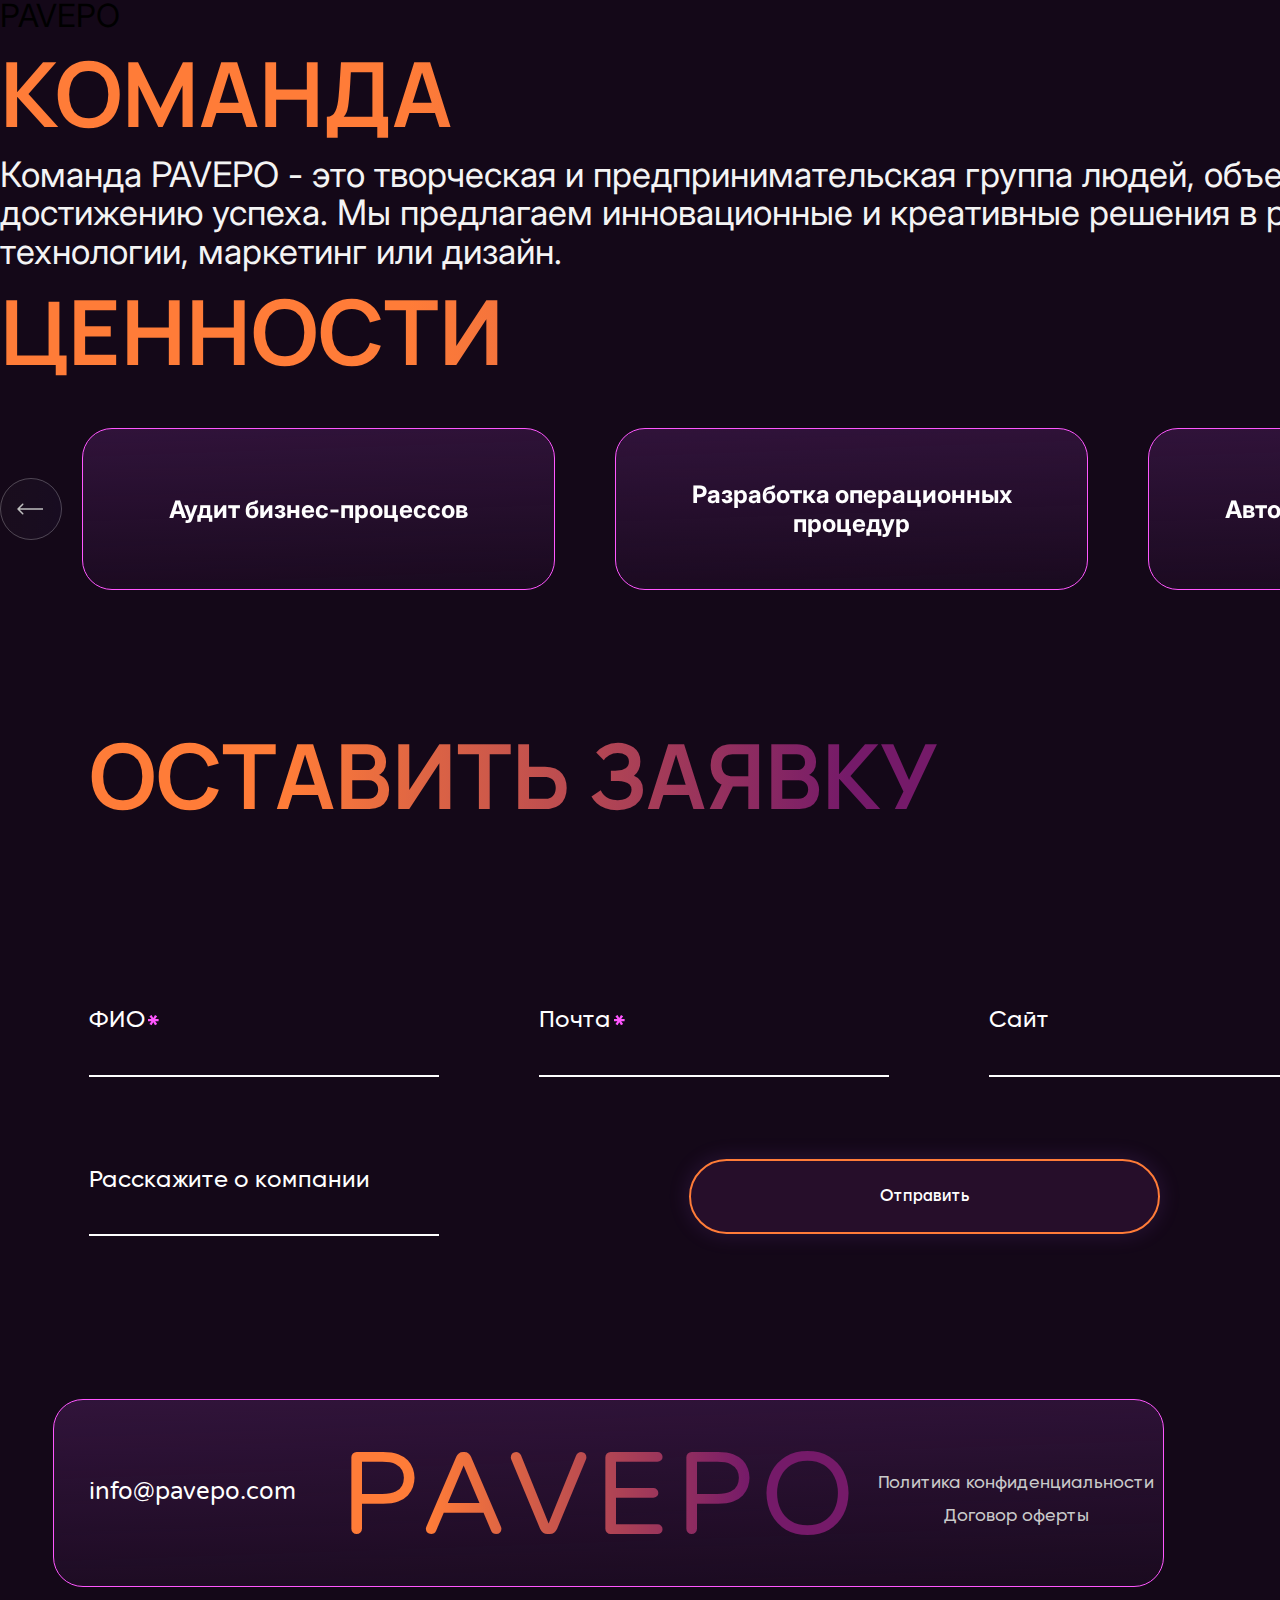
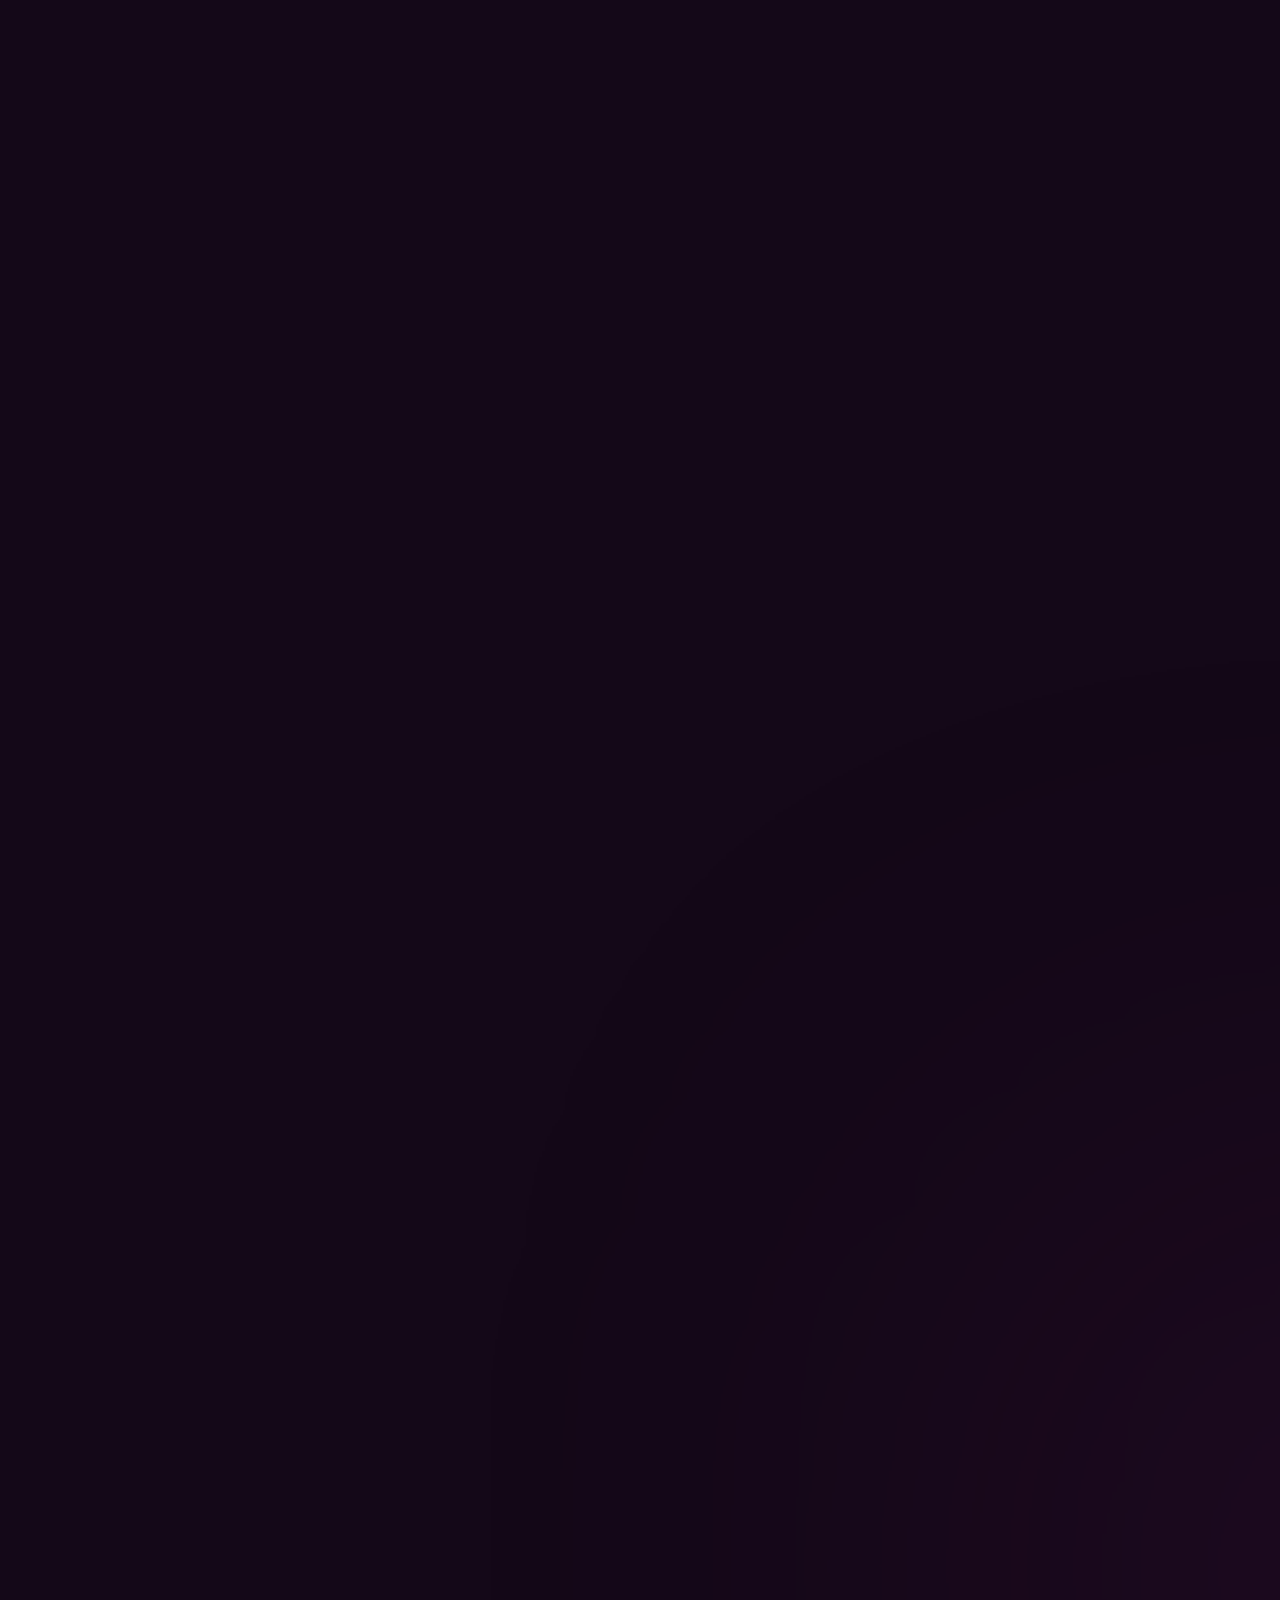
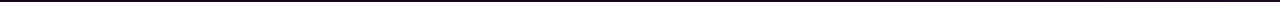
==== index2.html @ 3a02359e "two slide" ====
<!DOCTYPE html>
<html lang="ru">
<head>
    <meta charset="UTF-8">
    <meta name="viewport" content="width=device-width, initial-scale=1.0">
    <title>PAVEPO</title>

    <link rel="stylesheet"
    href="https://cdn.jsdelivr.net/npm/swiper@10/swiper-bundle.min.css"/>

    <!-- Шрифты -->
    
    <link rel="preconnect" href="https://fonts.googleapis.com">
    <link rel="preconnect" href="https://fonts.gstatic.com" crossorigin>
    <link href="https://fonts.googleapis.com/css2?family=Inter:wght@400;700&family=Manrope:wght@700&family=Varela+Round&family=Varta:wght@700&display=swap" rel="stylesheet">
    <link rel="stylesheet" href="/css/stylsheet.css">

    <link rel="stylesheet" href="/css/reset.css">
    <link rel="stylesheet" href="/css/normolize.css">
    <link rel="stylesheet" href="/css/style.css">
    <link rel="stylesheet" href="/css/main.css">
    
    <script src="https://cdn.jsdelivr.net/npm/swiper@10/swiper-bundle.min.js"></script>
    <script defer src="/js/swiper.js"></script>
</head>
<body>
    <header class="header">
        <h1 class="head-logo">PAVEPO</h1>
    </header>
    <main class="container">
    <div class="team">
        <h2 class="title team-title">КОМАНДА</h2>
        <p class="txt ta-left">
            Команда PAVEPO - это творческая и предпринимательская группа людей, объединенных общей целью и страстью к достижению успеха. Мы предлагаем инновационные и креативные решения в различных областях, будь то бизнес, технологии, маркетинг или дизайн.
        </p>
    </div>
    <div class="values">
        <h2 class="title team-title">ЦЕННОСТИ</h2>

        <div class="swiper">
            <!-- Additional required wrapper -->
            <div class="swiper-wrapper">
            <!-- Slides -->
            <div class="swiper-slide">Аудит бизнес-процессов</div>
            <div class="swiper-slide">Разработка операционных процедур</div>
            <div class="swiper-slide">Автоматизация процессов</div>
            <!-- <div class="swiper-slide">Автоматизация процессов</div> -->

            </div>
        
        
            <!-- If we need navigation buttons -->
            <div class="swiper-button-prev"></div>
            <div class="swiper-button-next"></div>s
        </div>
    </div>
    <div class="sending-form">
        <h2 class="title">ОСТАВИТЬ ЗАЯВКУ</h2>

        <form
        id="form"
        method="post"
        class="form" 
        action="">
            <div class="input-block">
                <label class="label" for="name">ФИО<span class="danger-txt"></span></label>
                <input
                    class="input-form _req"
                    type="text" 
                    name="name"
                    id="name"
                    data-validate-field="name">
            </div>

            <div class="input-block">
                <label class="label" for="email">Почта<span class="danger-txt"></span></label>
                <input 
                    class="input-form _req _email"
                    type="email"
                    name="email"
                    id="email"
                    data-validate-field="mail">
            </div>

            <div class="input-block">
                <label class="label" for="url">Cайт</label>
                <input 
                    class="input-form _req _email"
                    autocomplete="off"
                    type="url"
                    name="url"
                    id="url">
            </div>

            <div class="input-block">
                <label class="label" for="phone">Телефон</label>
                    <input                           
                    class="input-form"
                    autocomplete="off"
                    type="phone"                         
                    name="phone"
                    id="phone"                        
                    data-validate-field="tel"
                    data-validate-rules="phone">
            </div>

            <div class="input-block">
                <label class="label" for="description about you">Расскажите о компании</label>
                <input
                    class="input-form"
                    autocomplete="off"
                    type="text"
                    name="description-about-user"
                    id="desc-about-user">
            </div>
            <button class="btn large-btn" type="submit">Отправить</button>
        </form>
    </div>
    </main>
    <footer class="footer ">
        <div class="el-4 el" id="el4">
            <svg width="1810" height="1810" viewBox="0 0 1810 1810" fill="none" xmlns="http://www.w3.org/2000/svg">
                <g filter="url(#filter0_f_5_5)">
                <circle cx="905" cy="905" r="205" fill="#751A69" fill-opacity="0.5"/>
                </g>
                <defs>
                <filter id="filter0_f_5_5" x="0" y="0" width="1810" height="1810" filterUnits="userSpaceOnUse" color-interpolation-filters="sRGB">
                <feFlood flood-opacity="0" result="BackgroundImageFix"/>
                <feBlend mode="normal" in="SourceGraphic" in2="BackgroundImageFix" result="shape"/>
                <feGaussianBlur stdDeviation="350" result="effect1_foregroundBlur_5_5"/>
                </filter>
                </defs>
                </svg>                
        </div>
        <a href="info@pavepo.com" class="mail-footer">info@pavepo.com</a>
        <h2 class="footer-title">PAVEPO</h2>
        <div class="copyright">
            <a href="">Политика конфиденциальности</a>
            <a href="">Договор оферты</a>
        </div>
    </footer>
</body>
</html>
---- css/stylsheet.css ----
@font-face {
	font-family: 'TT Firs Neue';
	src: url('TTFirsNeue-Regular.woff'),
		url('TTFirsNeue-Regular.woff') format('woff'),
		url('TTFirsNeue-Regular.woff2') format('woff2');
		src: url("../fonts/TTFirsNeue-Regular.woff") format("woff"), 
        url("../fonts/TTFirsNeue-Regular.woff2") format("woff2");
	font-weight: 400;
	font-style: normal;
}
@font-face {
	font-family: 'TT Firs Neue';
	src: url('TTFirsNeue-Medium.woff'),
		url('TTFirsNeue-Medium.woff') format('woff'),
		url('TTFirsNeue-Medium.woff2') format('woff2');
		src: url("../fonts/TTFirsNeue-Medium.woff") format("woff"), 
        url("../fonts/TTFirsNeue-Medium.woff2") format("woff2");
	font-weight: 500;
	font-style: normal;
}

@font-face {
	font-family: 'Gilroy';
	src: url('Gilroy-Medium.woff'),
		url('Gilroy-Medium.woff') format('woff'),
		url('Gilroy-Medium.woff2') format('woff2');
		src: url("../fonts/Gilroy-Medium.woff") format("woff"), 
        url("../fonts/Gilroy-Medium.woff2") format("woff2");
	font-weight: 500;
	font-style: normal;
}
@font-face {
	font-family: 'Varta';
	src: url('Varta-Bold.woff'),
		url('Varta-Bold.woff') format('woff'),
		url('Varta-Bold.woff2') format('woff2');
		src: url("../fonts/Varta-Bold.woff") format("woff"), 
        url("../fonts/Varta-Bold.woff2") format("woff2");
	font-weight: 700;
	font-style: normal;
}
---- css/normolize.css ----
/*! normalize.css v8.0.1 | MIT License | github.com/necolas/normalize.css */

/* Document
   ========================================================================== */

/**
 * 1. Correct the line height in all browsers.
 * 2. Prevent adjustments of font size after orientation changes in iOS.
 */

 html {
    line-height: 1.15; /* 1 */
    -webkit-text-size-adjust: 100%; /* 2 */
  }
  
  /* Sections
     ========================================================================== */
  
  /**
   * Remove the margin in all browsers.
   */
  
  body {
    margin: 0;
  }
  
  /**
   * Render the `main` element consistently in IE.
   */
  
  main {
    display: block;
  }
  
  /**
   * Correct the font size and margin on `h1` elements within `section` and
   * `article` contexts in Chrome, Firefox, and Safari.
   */
  
  h1 {
    font-size: 2em;
    margin: 0.67em 0;
  }
  
  /* Grouping content
     ========================================================================== */
  
  /**
   * 1. Add the correct box sizing in Firefox.
   * 2. Show the overflow in Edge and IE.
   */
  
  hr {
    box-sizing: content-box; /* 1 */
    height: 0; /* 1 */
    overflow: visible; /* 2 */
  }
  
  /**
   * 1. Correct the inheritance and scaling of font size in all browsers.
   * 2. Correct the odd `em` font sizing in all browsers.
   */
  
  pre {
    font-family: monospace, monospace; /* 1 */
    font-size: 1em; /* 2 */
  }
  
  /* Text-level semantics
     ========================================================================== */
  
  /**
   * Remove the gray background on active links in IE 10.
   */
  
  a {
    background-color: transparent;
  }
  
  /**
   * 1. Remove the bottom border in Chrome 57-
   * 2. Add the correct text decoration in Chrome, Edge, IE, Opera, and Safari.
   */
  
  abbr[title] {
    border-bottom: none; /* 1 */
    text-decoration: underline; /* 2 */
    text-decoration: underline dotted; /* 2 */
  }
  
  /**
   * Add the correct font weight in Chrome, Edge, and Safari.
   */
  
  b,
  strong {
    font-weight: bolder;
  }
  
  /**
   * 1. Correct the inheritance and scaling of font size in all browsers.
   * 2. Correct the odd `em` font sizing in all browsers.
   */
  
  code,
  kbd,
  samp {
    font-family: monospace, monospace; /* 1 */
    font-size: 1em; /* 2 */
  }
  
  /**
   * Add the correct font size in all browsers.
   */
  
  small {
    font-size: 80%;
  }
  
  /**
   * Prevent `sub` and `sup` elements from affecting the line height in
   * all browsers.
   */
  
  sub,
  sup {
    font-size: 75%;
    line-height: 0;
    position: relative;
    vertical-align: baseline;
  }
  
  sub {
    bottom: -0.25em;
  }
  
  sup {
    top: -0.5em;
  }
  
  /* Embedded content
     ========================================================================== */
  
  /**
   * Remove the border on images inside links in IE 10.
   */
  
  img {
    border-style: none;
  }
  
  /* Forms
     ========================================================================== */
  
  /**
   * 1. Change the font styles in all browsers.
   * 2. Remove the margin in Firefox and Safari.
   */
  
  button,
  input,
  optgroup,
  select,
  textarea {
    font-family: inherit; /* 1 */
    font-size: 100%; /* 1 */
    line-height: 1.15; /* 1 */
    margin: 0; /* 2 */
  }
  
  /**
   * Show the overflow in IE.
   * 1. Show the overflow in Edge.
   */
  
  button,
  input { /* 1 */
    overflow: visible;
  }
  
  /**
   * Remove the inheritance of text transform in Edge, Firefox, and IE.
   * 1. Remove the inheritance of text transform in Firefox.
   */
  
  button,
  select { /* 1 */
    text-transform: none;
  }
  
  /**
   * Correct the inability to style clickable types in iOS and Safari.
   */
  
  button,
  [type="button"],
  [type="reset"],
  [type="submit"] {
    -webkit-appearance: button;
  }
  
  /**
   * Remove the inner border and padding in Firefox.
   */
  
  button::-moz-focus-inner,
  [type="button"]::-moz-focus-inner,
  [type="reset"]::-moz-focus-inner,
  [type="submit"]::-moz-focus-inner {
    border-style: none;
    padding: 0;
  }
  
  /**
   * Restore the focus styles unset by the previous rule.
   */
  
  button:-moz-focusring,
  [type="button"]:-moz-focusring,
  [type="reset"]:-moz-focusring,
  [type="submit"]:-moz-focusring {
    outline: 1px dotted ButtonText;
  }
  
  /**
   * Correct the padding in Firefox.
   */
  
  fieldset {
    padding: 0.35em 0.75em 0.625em;
  }
  
  /**
   * 1. Correct the text wrapping in Edge and IE.
   * 2. Correct the color inheritance from `fieldset` elements in IE.
   * 3. Remove the padding so developers are not caught out when they zero out
   *    `fieldset` elements in all browsers.
   */
  
  legend {
    box-sizing: border-box; /* 1 */
    color: inherit; /* 2 */
    display: table; /* 1 */
    max-width: 100%; /* 1 */
    padding: 0; /* 3 */
    white-space: normal; /* 1 */
  }
  
  /**
   * Add the correct vertical alignment in Chrome, Firefox, and Opera.
   */
  
  progress {
    vertical-align: baseline;
  }
  
  /**
   * Remove the default vertical scrollbar in IE 10+.
   */
  
  textarea {
    overflow: auto;
  }
  
  /**
   * 1. Add the correct box sizing in IE 10.
   * 2. Remove the padding in IE 10.
   */
  
  [type="checkbox"],
  [type="radio"] {
    box-sizing: border-box; /* 1 */
    padding: 0; /* 2 */
  }
  
  /**
   * Correct the cursor style of increment and decrement buttons in Chrome.
   */
  
  [type="number"]::-webkit-inner-spin-button,
  [type="number"]::-webkit-outer-spin-button {
    height: auto;
  }
  
  /**
   * 1. Correct the odd appearance in Chrome and Safari.
   * 2. Correct the outline style in Safari.
   */
  
  [type="search"] {
    -webkit-appearance: textfield; /* 1 */
    outline-offset: -2px; /* 2 */
  }
  
  /**
   * Remove the inner padding in Chrome and Safari on macOS.
   */
  
  [type="search"]::-webkit-search-decoration {
    -webkit-appearance: none;
  }
  
  /**
   * 1. Correct the inability to style clickable types in iOS and Safari.
   * 2. Change font properties to `inherit` in Safari.
   */
  
  ::-webkit-file-upload-button {
    -webkit-appearance: button; /* 1 */
    font: inherit; /* 2 */
  }
  
  /* Interactive
     ========================================================================== */
  
  /*
   * Add the correct display in Edge, IE 10+, and Firefox.
   */
  
  details {
    display: block;
  }
  
  /*
   * Add the correct display in all browsers.
   */
  
  summary {
    display: list-item;
  }
  
  /* Misc
     ========================================================================== */
  
  /**
   * Add the correct display in IE 10+.
   */
  
  template {
    display: none;
  }
  
  /**
   * Add the correct display in IE 10.
   */
  
  [hidden] {
    display: none;
  }
---- css/style.css ----
:root{
    /* --background-color: rgba(10, 9, 11, 0.49); */
    --background-color: #140818;
    --white:#fff;
    --white-txt: #F4F4F4;
    /* --oarange:#FF7C38; */
    --stroke_color:rgba(255, 124, 56, 1);
    --light-purple:#FF57FF;
    --purple:#751A69;
    --text-gradient-h1: linear-gradient(91deg, #FF7C38 21.27%, #751A69 79.5%);
    --text-gradient-p: linear-gradient(270deg, #751A69 14.48%, #FF7C38 92.99%);
    --text-gradient-h2:var(--text-gradient-h1, linear-gradient(92deg, #FF7C38 0.66%, #562267 99.13%));
    --background-btn:rgba(255, 87, 255, 0.08);
    --box-shadow-btn: rgba(176, 102, 255, 0.15);
    /* --block-color: linear-gradient(rgba(86, 34, 103, 1), rgba(20, 8, 24, 0)); */
    --swiper-slide: linear-gradient(178deg, #562267 -165.61%, rgba(20, 8, 24, 0.00) 126.22%);
    --copyright:#C9C9C9;
    --footer-h2:linear-gradient(91deg, #FF7C38 21.27%, #751A69 79.5%);
}
body {
    font-family: 'Inter', sans-serif;
    background-color: var(--background-color);
}
h1{
    margin: 0;
}
input {
    color:var(--white);
    text-shadow: 0 0 0 var(--white);
    outline:none;
}
button{
    background: none;
	color: inherit;
	border: none;
	padding: 0;
	font: inherit;
	cursor: pointer;
	outline: inherit;
}
a {
    color: inherit;
    text-decoration: none;
}
.container{
    width: 1920px;
}
.ta-left{
    text-align: left;
}
.ta-right{
    text-align: right;
}
.btn{
    border-radius: 52px;
    border: 2px solid var(--stroke_color, --oarange);
    background: var(--background-btn);
    box-shadow: 0px 0px 22px 0px var(--box-shadow-btn);
    color: var(--white);
    font-family: 'TT Firs Neue', sans-serif;
    font-size: 16.286px;
    font-style: normal;
    font-weight: 500;
    line-height: normal;
}
/* HERO */

.hero-text{
    display: flex;
    flex-direction: column;
}
.hero-title{
    margin-left: -49px;
    margin-top: 180px;
    text-align: center;
    text-transform: uppercase;
    font-family: 'Varela Round', sans-serif;
    font-size: 347px;
    font-style: normal;
    font-weight: 400;
    line-height: 119.615%; /* 415.066px */
    letter-spacing: 46.845px;
    color: var(--oarange);
    background: var(--text-gradient-h1);
    background-clip: text;
    -webkit-background-clip: text;
    -webkit-text-fill-color: transparent;
}
.hero-p{
    width: 797px;
    margin-top: -23px;
    margin-right: 148px;
    align-self: flex-end;
    text-align: right;
    font-size: 48px;
    font-style: normal;
    font-weight: 400;
    line-height: 110.5%; /* 53.04px */
    color: var(--oarange);
    background: var(--text-gradient-p);
    background-clip: text;
    -webkit-background-clip: text;
    -webkit-text-fill-color: transparent;
}
svg{
    fill:inherit;
    stroke:inherit;
    stroke-width:inherit;
}
.el{
    position: absolute;
    transition: all .8s ease;
}
.el-1{
    top: -775px;
    left: -920px;
}
.circle-1{
    fill:#FF7C38;
}
.el-1 :hover{
    fill:#562267;
}
/* .el-1{
    width: 600px;
    height: 600px;
    top: 0px;
  left: 0px;
} */
.el-2{
    top: -261px;
    left: -1203px;
} 
.el-3{
    top: -179px;
    right: 0px;
    width: 963px;
    overflow: hidden;
}
.el-4{
    width: 789px;
    height: 941px;
    top: 2261px;
    right: 0px;
    overflow: hidden;
}
.el-1:hover{
    fill:red;
}

/* purpose */

.purpose{
    padding-top: 300px;
    padding-left: 126px;
    padding-right: 153px;
    padding-bottom: 88px; 
    display: grid;
    background-image:url(/public/images/ellipse-backgraund.svg);
    background-repeat:no-repeat;
    background-position: 47% 63%;
}
.purpose .ta-left{
    width: 1197px;
    padding-top: 62px;
}
.purpose .ta-right{
    width: 1104px;
    padding-top: 143px;
    justify-self: end;
}
.txt{
    color: var(--white-txt);
    font-size: 35px;
    font-style: normal;
    font-weight: 400;
    line-height: 110.5%; /* 38.675px */
}
.btn-sm{
    padding: 17px 69px 17px 68px;
    margin-top: 149px;
    margin-right: -29px;
    justify-self: center;
}

/* services */

.services{
    padding-left: 111px;
}
.title{
    font-family: "Manrope", sans-serif;
    font-size: 90px;
    font-style: normal;
    font-weight: 700;
    line-height: 122.94px;
    text-transform: uppercase;
    color: var(--oarange);
    background: var(--text-gradient-h1);
    background-clip: text;
    -webkit-background-clip: text;
    -webkit-text-fill-color: transparent;
}
.services-title{
    width: 408px;
}
.swiper {
    width: 100%;
    height: 163px;
    padding-top: 35px;
}
.swiper-wrapper{
    padding-left: 82px;
}
.swiper-button-prev{
    margin-left: -10px;
    margin-top:calc(0px - (var(--swiper-navigation-size)/ 3)) !important;
    background-image: url(/public/images/prev.svg);
}
.swiper-button-prev:hover{
    background-image: url(/public/images/next.svg);
    transform: rotate(0.5turn);
}
.swiper-button-next{
    margin-right: 99px;
    margin-top:calc(0px - (var(--swiper-navigation-size)/ 3)) !important;
    background-image: url(/public/images/prev.svg);
    transform: rotate(0.5turn);
}
.swiper-button-next:hover{
    background-image: url(/public/images/next.svg);
    transform: rotate(0);
    
}
.swiper-button-next, .swiper-button-prev {
    position: absolute;
    top: var(--swiper-navigation-top-offset,50%);
    width: 62px;
    height: 62px;
    margin-top: calc(0px - (var(--swiper-navigation-size)/ 2));
    z-index: 10;
    cursor: pointer;
    display: flex;
    align-items: center;
    justify-content: center;
    color:transparent;
}
.swiper-slide{
    display: flex;
    width: 405px !important;
    height: 50px;
    padding: 55px 33px;
    margin-right: 60px !important;
    justify-content: center;
    align-items: center;
    flex-shrink: 0;
    border-radius: 30px;
    border: 1px solid var(--light-purple);
    background: var(--swiper-slide);
    color: #FFF;
    text-align: center;
    font-size: 24px;
    font-style: normal;
    font-weight: 700;
    line-height: normal;
}

/* sending-form */

.sending-form{
    padding-left: 89px;
    padding-top: 123px;
    padding-bottom: 163px;
}
.sending-form .title{
    width: 953px;
}
.label{
    color: var(--white);
    font-family: 'Gilroy', sans-serif;
    font-size: 24px;
    font-style: normal;
    font-weight: 500;
    line-height: normal;
}
.danger-txt{
    color: var(--light-purple);
}
.danger-txt::after{
    content: '';
    padding-right: 1rem;
    background-image:url(/public/images/asterisk.svg);
    background-repeat:no-repeat;
    background-position:center;
}
.link-contacts::after{
    content: '';
    /* margin-left: 0.5rem; */
    padding-right: 1rem;
    background-image:url(/public/images/chevron-right.svg);
    background-repeat:no-repeat;
}
.form{
    padding-top: 169px;
    display: flex;
    flex-wrap: wrap;
}
.input-block{
    padding-bottom: 89px;
    display: flex;
    flex-direction: column;
    padding-right: 100px;
}
.input-block:nth-child(5){
    padding-bottom: 0px;
}
.input-form{
    width: 346px;
    margin-top: 19px;
    background: transparent;
    border: none;
    border-bottom: 2px solid var(--white) ;
}
.large-btn{
    width: 470.876px;
    height: 75px;
    margin-top: 153px;
    margin-right: 120px;
    position: absolute;
    right: 0;
}
.footer{
    padding-bottom: 19px;
    margin-left: 53px;
    margin-right: 116px;
    margin-bottom: 53px;
    display: flex;
    align-items:center;
    justify-content: space-around;
    border-radius: 30px;
    border: 1px solid var(--light-purple);
    background: var(--swiper-slide);
}
.mail-footer{
    padding-left: 26px;
    padding-top: 15px;
    color: var(--white);
    font-family: 'Varela Round',sans-serif;
    font-size: 24px;
    font-style: normal;
    font-weight: 400;
    line-height: normal;
}
.footer-title{
    padding-left: 27px;
    padding-top: 28px;
    font-family: 'Varela Round',sans-serif;
    font-size: 117px;
    font-style: normal;
    font-weight: 400;
    line-height: 119.615%; /* 139.95px */
    letter-spacing: 5.85px;
    background: var(--footer-h2);
    background-clip: text;
    -webkit-background-clip: text;
    -webkit-text-fill-color: transparent;
}
.copyright{
    padding-top: 34px;
    display: flex;
    flex-direction: column;
    color: var(--copyright);
    text-align: center;
    font-family: 'Gilroy',sans-serif;
    font-size: 18px;
    font-style: normal;
    font-weight: 500;
    line-height: 21.83px;
}
.copyright a:not(:last-child) {
    padding-bottom: 11px;
}
---- css/main.css ----
stop {
  animation: colors 12s infinite;
}

.stop-2 {
  animation-delay: -3s;
}

.stop-3 {
  animation-delay: -6s;
}

@keyframes colors {
  15% {
    stop-color: rgb(212, 0, 255);
  }
  30% {
    stop-color: rgb(255, 217, 0);
  }
  45% {
    stop-color: teal;
  }
  60% {
    stop-color: yellowgreen;
  }
  75% {
    stop-color: orangered;
  }
  90% {
    stop-color: purple;
  }
}/*# sourceMappingURL=main.css.map */
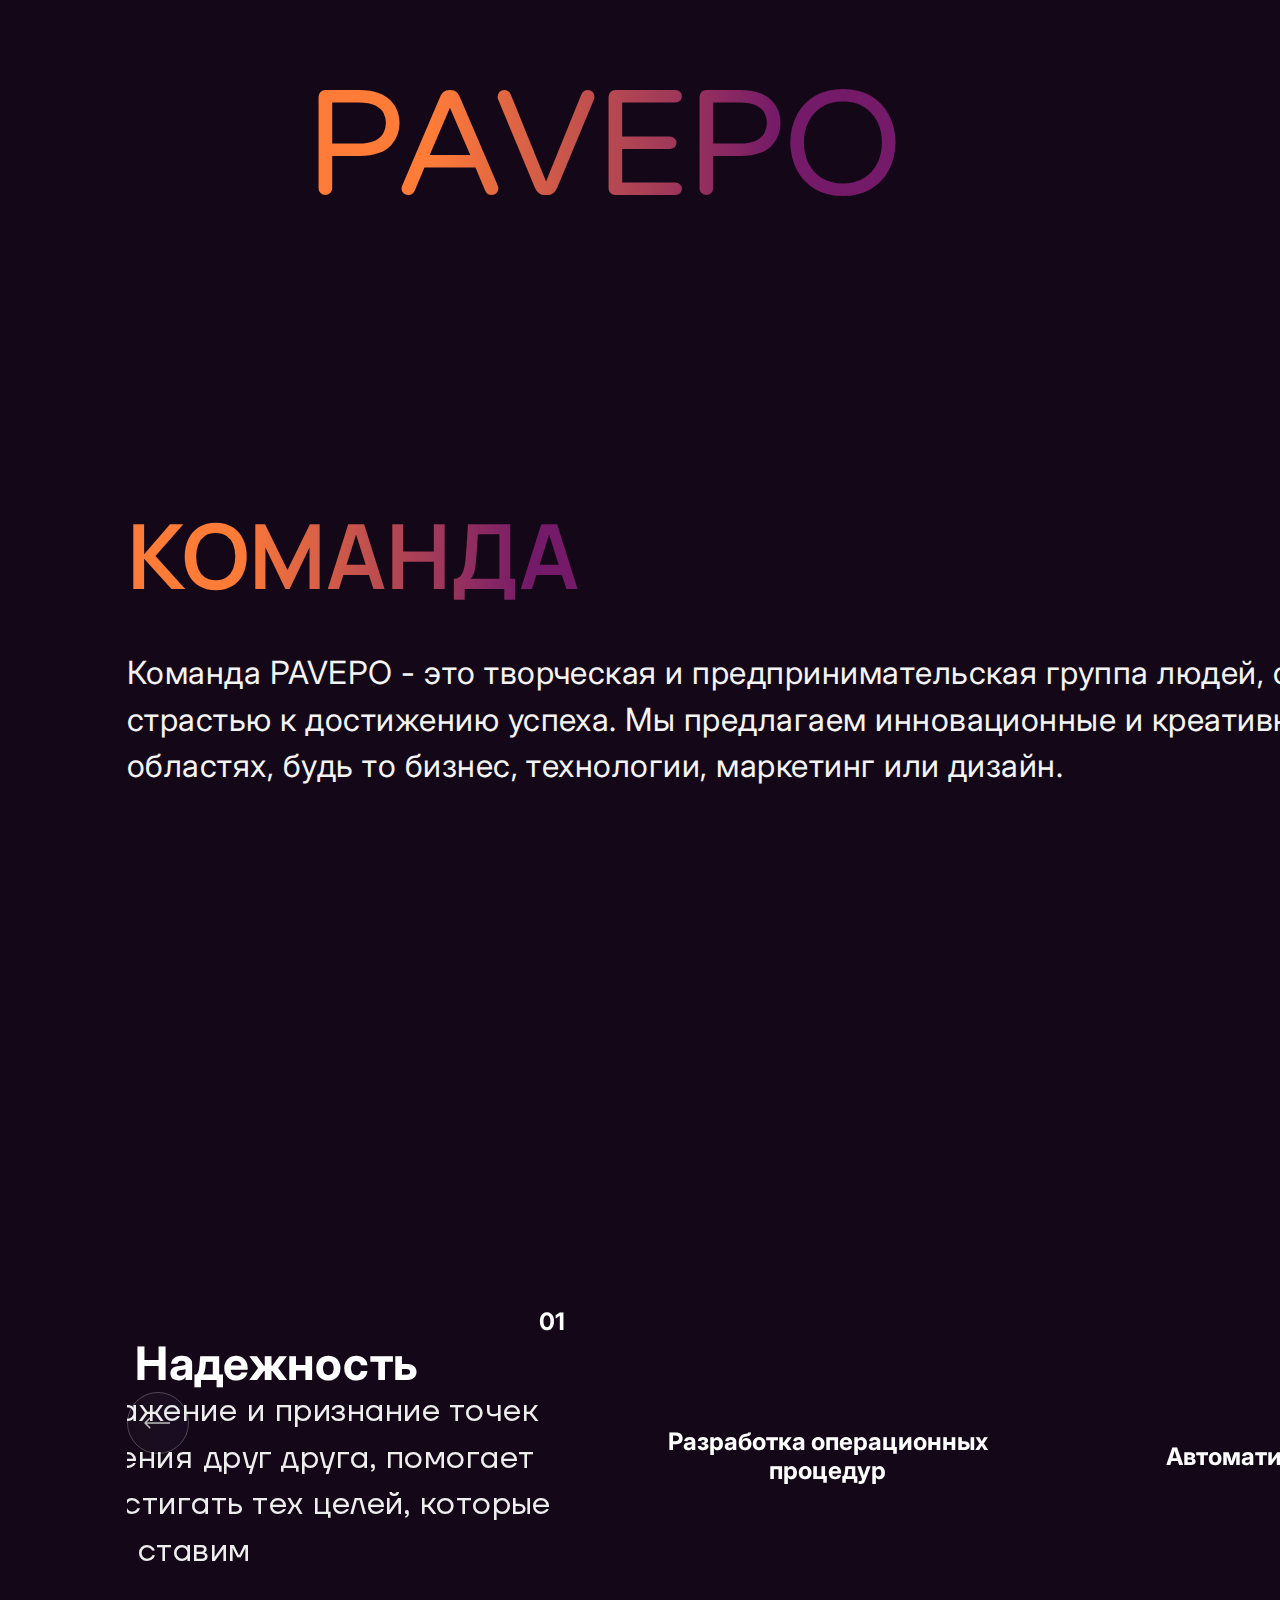
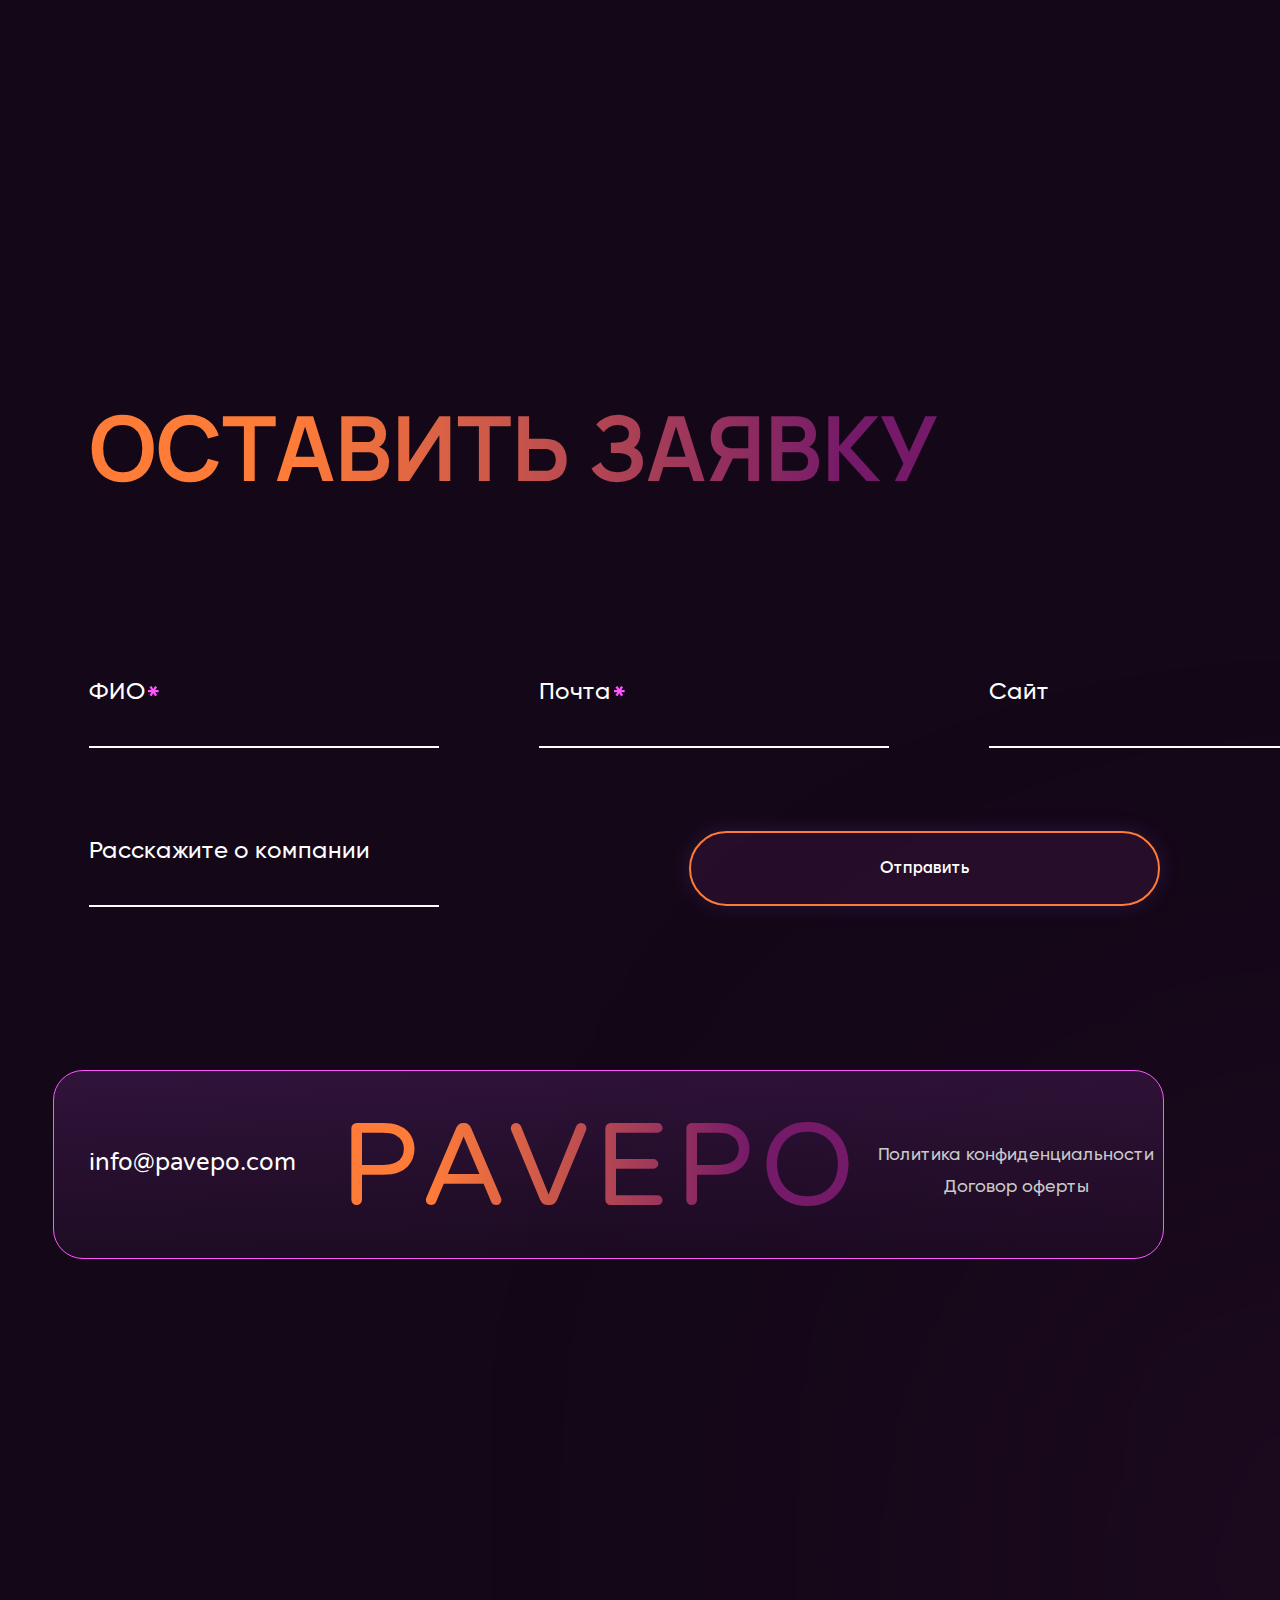
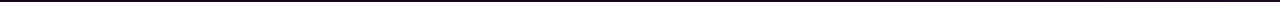
==== commit c0dca4fe: "page2" ====
--- a/index2.html
+++ b/index2.html
@@ -28,22 +28,29 @@
         <h1 class="head-logo">PAVEPO</h1>
     </header>
     <main class="container">
+        <div class="el-1 el" id="el5">
+           
+        </div>
     <div class="team">
-        <h2 class="title team-title">КОМАНДА</h2>
-        <p class="txt ta-left">
+        <h2 class="title team-title team-t">КОМАНДА</h2>
+        <p class="txt ta-left team-txt">
             Команда PAVEPO - это творческая и предпринимательская группа людей, объединенных общей целью и страстью к достижению успеха. Мы предлагаем инновационные и креативные решения в различных областях, будь то бизнес, технологии, маркетинг или дизайн.
         </p>
     </div>
     <div class="values">
-        <h2 class="title team-title">ЦЕННОСТИ</h2>
+        <h2 class="title team-title ta-right values-title">ЦЕННОСТИ</h2>
 
-        <div class="swiper">
+        <div class="swiper values-swiper">
             <!-- Additional required wrapper -->
-            <div class="swiper-wrapper">
+            <div class="swiper-wrapper values-swiper">
             <!-- Slides -->
-            <div class="swiper-slide">Аудит бизнес-процессов</div>
-            <div class="swiper-slide">Разработка операционных процедур</div>
-            <div class="swiper-slide">Автоматизация процессов</div>
+            <div class="swiper-slide values-slide">
+                <h3 class="swiper-title ta-left">Надежность</h3>
+                <p class="txt ta-left swiper-txt">Уважение и признание точек зрения друг друга, помогает достигать тех целей, которые мы ставим</p>
+                <span class="card-number">01</span>
+            </div>
+            <div class="swiper-slide values-slide">Разработка операционных процедур</div>
+            <div class="swiper-slide values-slide">Автоматизация процессов</div>
             <!-- <div class="swiper-slide">Автоматизация процессов</div> -->
 
             </div>
--- a/css/style.css
+++ b/css/style.css
@@ -109,17 +109,16 @@
 }
 .el{
     position: absolute;
-    transition: all .8s ease;
+    z-index: -5;
+    /* transition: all .8s ease; */
 }
 .el-1{
-    top: -775px;
-    left: -920px;
-}
-.circle-1{
-    fill:#FF7C38;
-}
-.el-1 :hover{
-    fill:#562267;
+    top: -418px;
+    left: -792px;
+    width: 2000px;
+    height: 2000px;
+    overflow: hidden;
+
 }
 /* .el-1{
     width: 600px;
@@ -128,11 +127,15 @@
   left: 0px;
 } */
 .el-2{
-    top: -261px;
-    left: -1203px;
+    top: -112px;
+    left: -983px;
+    width: 2000px;
+    height: 1600px;
+    overflow: hidden;
+
 } 
 .el-3{
-    top: -179px;
+    top: -675px;
     right: 0px;
     width: 963px;
     overflow: hidden;
@@ -379,4 +382,103 @@
 }
 .copyright a:not(:last-child) {
     padding-bottom: 11px;
+}
+
+/* PAGE 2 */
+
+
+/* Header */
+
+.header{
+    padding-top: 59px;
+    margin-left: -77px;
+    display: flex;
+    justify-content: center;
+}
+
+.head-logo{
+    text-align: center;
+    font-family: 'Varela Round';
+    font-size: 150px;
+    font-style: normal;
+    font-weight: 400;
+    line-height: 119.615%; /* 179.423px */
+    letter-spacing: -4.5px;
+    background: var(--text-gradient-h1);
+    background-clip: text;
+    -webkit-background-clip: text;
+    -webkit-text-fill-color: transparent;
+}
+
+/* team */
+
+.team{
+    padding-top: 256px;
+    padding-left: 127px;
+    padding-bottom: 238px;
+
+}
+.team-title{
+    width: 504px;
+}
+.team-t{
+    padding-bottom: 34px;
+}
+.team-txt{
+    width: 1689px;
+    font-size: 32px;
+    line-height: 145%;
+    letter-spacing: 0.48px;
+}
+
+/* values */
+
+.values{
+    display: grid;
+    padding-bottom: 200px;
+    padding-left: 127px;
+}
+.values-title{
+    padding-right: 106px;
+    justify-self: flex-end;
+}
+.values-swiper{
+    padding-top: 78px;
+    padding-left: 0px;
+    height: 434px;
+}
+.values-slide{
+    height: 434px;
+    height: 189px;
+    padding-left: 0px;
+    border: none;
+    background: transparent;
+    flex-direction: column;
+}
+.swiper-title{
+    padding-bottom: 0px;
+    margin-left: -105px;
+    font-size: 46px;
+    font-style: normal;
+    font-weight: 700;
+    line-height: 114.8%; /* 52.808px */
+    letter-spacing: 0.69px;
+}
+.swiper-txt{
+    width: 490px;
+    color: #EEE;
+    font-family: 'TT Firs Neue',sans-serif;
+    font-size: 32.05px;
+    font-style: normal;
+    font-weight: 400;
+    line-height: 145%; /* 46.472px */
+    letter-spacing: 0.481px;
+}
+.swiper-txt:nth-child(1){
+    width: 427.329px !important;
+}
+.card-number{
+    position: absolute;
+    top: 0;
+    right: 0;
 }--- a/css/main.css
+++ b/css/main.css
@@ -12,21 +12,12 @@
 
 @keyframes colors {
   15% {
-    stop-color: rgb(212, 0, 255);
+    stop-color: #751A69;
   }
   30% {
-    stop-color: rgb(255, 217, 0);
+    stop-color: #FF7C38;
   }
   45% {
-    stop-color: teal;
-  }
-  60% {
-    stop-color: yellowgreen;
-  }
-  75% {
-    stop-color: orangered;
-  }
-  90% {
-    stop-color: purple;
+    stop-color: #751A69;
   }
 }/*# sourceMappingURL=main.css.map */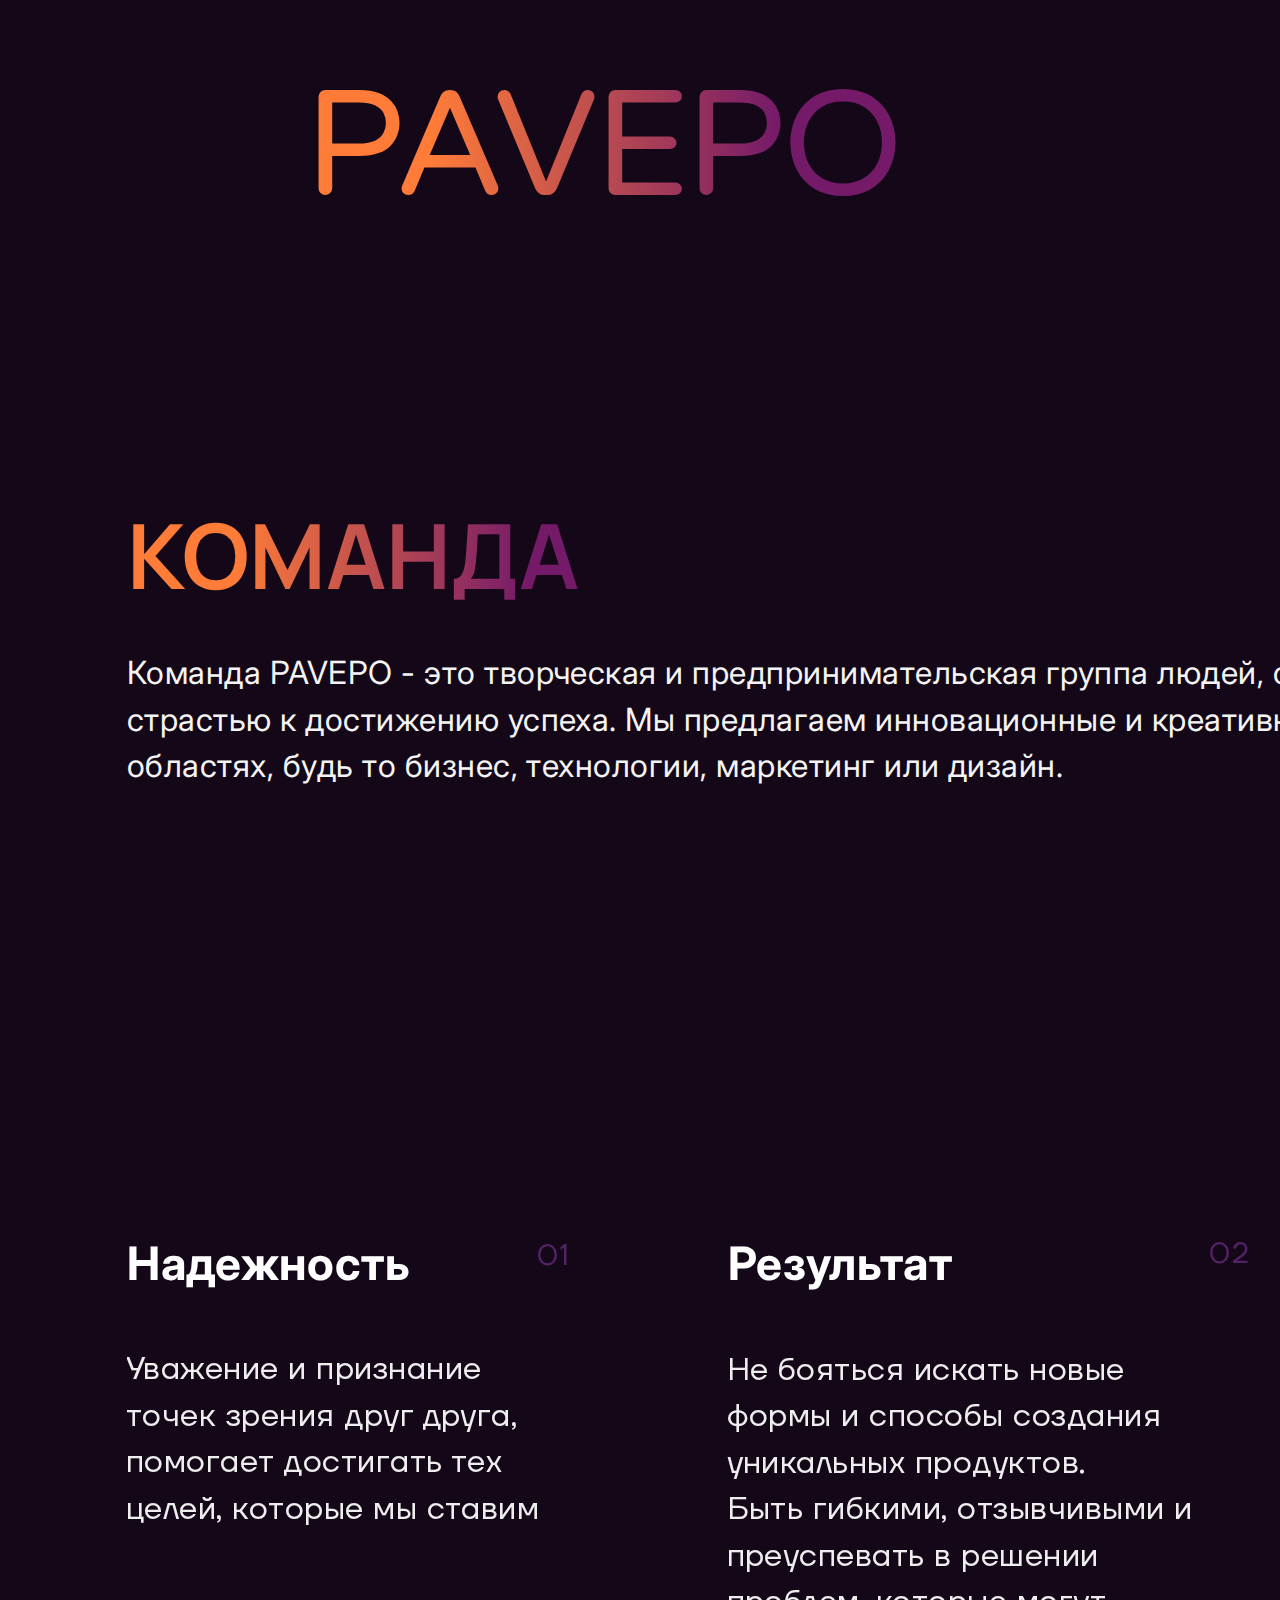
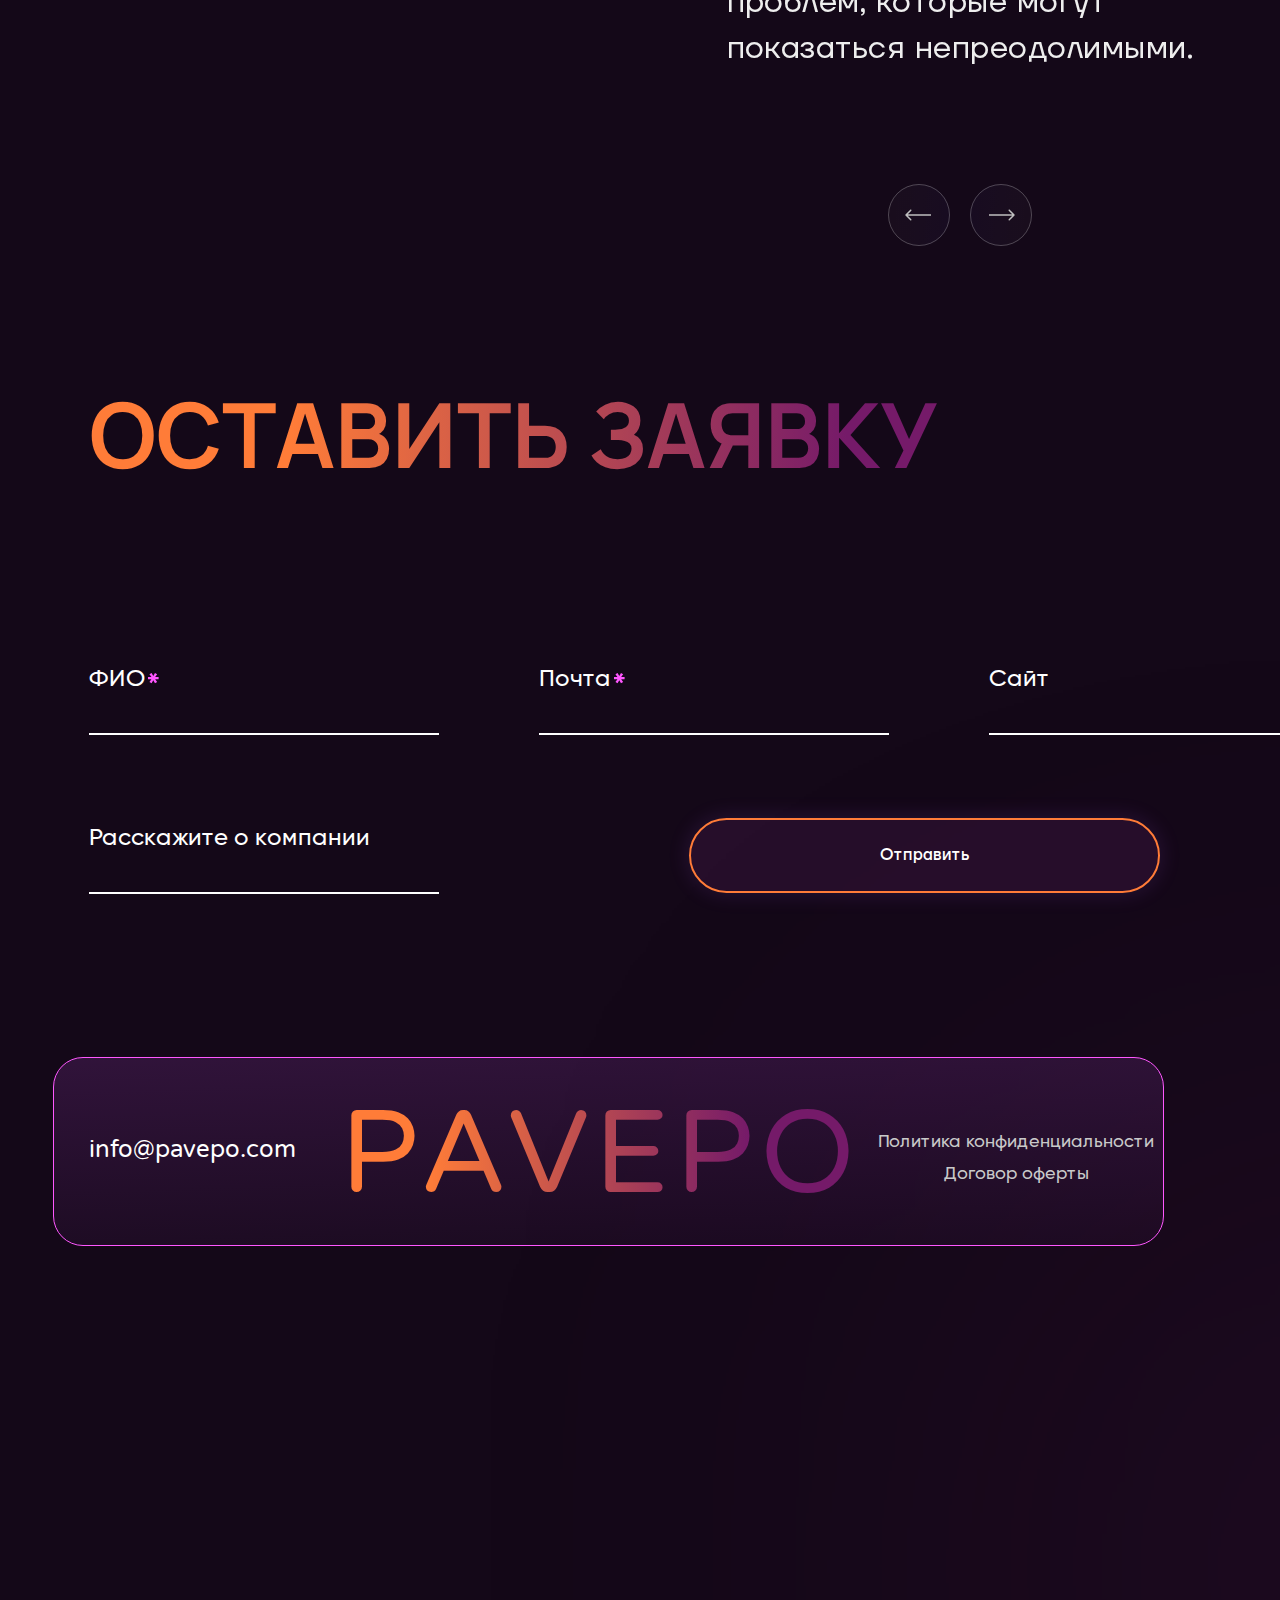
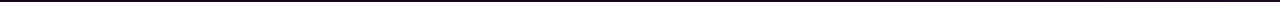
==== commit 94a64d2f: "SVG backgrounds left" ====
--- a/index2.html
+++ b/index2.html
@@ -44,21 +44,35 @@
             <!-- Additional required wrapper -->
             <div class="swiper-wrapper values-swiper">
             <!-- Slides -->
-            <div class="swiper-slide values-slide">
-                <h3 class="swiper-title ta-left">Надежность</h3>
-                <p class="txt ta-left swiper-txt">Уважение и признание точек зрения друг друга, помогает достигать тех целей, которые мы ставим</p>
-                <span class="card-number">01</span>
+            <div class="swiper-slide values-slide card-small-w">
+                <div class="card-wiper">
+                    <h3 class="swiper-title ta-left">Надежность</h3>
+                    <p class="txt ta-left swiper-txt card-sm-w">Уважение и признание точек зрения друг друга, помогает достигать тех целей, которые мы ставим</p>
+                    <span class="card-number">01</span>
+                </div>
             </div>
-            <div class="swiper-slide values-slide">Разработка операционных процедур</div>
-            <div class="swiper-slide values-slide">Автоматизация процессов</div>
+            <div class="swiper-slide values-slide card-midle-w">
+                <div class="card-wiper">
+                    <h3 class="swiper-title ta-left">Результат</h3>
+                    <p class="txt ta-left swiper-txt card-m-w">Не бояться искать новые формы и способы создания уникальных продуктов.<br> Быть гибкими, отзывчивыми и преуспевать в решении проблем, которые могут показаться непреодолимыми.</p>
+                    <span class="card-number card-number-m">02</span>
+                </div>
+            </div>
+            <div class="swiper-slide values-slide card-large-w">
+                <div class="card-wiper">
+                <h3 class="swiper-title ta-left swiper-title-40">Инновационность</h3>
+                    <p class="txt ta-left swiper-txt card-l-w">В поисках новых идей идти туда, куда не пойдут другие.</p>
+                    <span class="card-number card-number-l">03</span>
+                    </div>
+            </div>
             <!-- <div class="swiper-slide">Автоматизация процессов</div> -->
 
             </div>
         
         
             <!-- If we need navigation buttons -->
-            <div class="swiper-button-prev"></div>
-            <div class="swiper-button-next"></div>s
+            <div class="swiper-button-prev sw-btn-bottom sw-btn-bottom-prew"></div>
+            <div class="swiper-button-next sw-btn-bottom sw-btn-bottom-next"></div>
         </div>
     </div>
     <div class="sending-form">
--- a/css/style.css
+++ b/css/style.css
@@ -16,6 +16,7 @@
     --swiper-slide: linear-gradient(178deg, #562267 -165.61%, rgba(20, 8, 24, 0.00) 126.22%);
     --copyright:#C9C9C9;
     --footer-h2:linear-gradient(91deg, #FF7C38 21.27%, #751A69 79.5%);
+    --swiper-num:#562267;
 }
 body {
     font-family: 'Inter', sans-serif;
@@ -434,8 +435,9 @@
 /* values */
 
 .values{
+    height: 822px;
     display: grid;
-    padding-bottom: 200px;
+    /* padding-bottom: 200px; */
     padding-left: 127px;
 }
 .values-title{
@@ -445,19 +447,22 @@
 .values-swiper{
     padding-top: 78px;
     padding-left: 0px;
-    height: 434px;
+
+    height: 822px;
 }
 .values-slide{
     height: 434px;
     height: 189px;
+    padding-top: 52px;
     padding-left: 0px;
     border: none;
     background: transparent;
     flex-direction: column;
 }
 .swiper-title{
-    padding-bottom: 0px;
-    margin-left: -105px;
+    padding-bottom: 58px;
+    margin-top: -136px;
+    margin-left: 21px;
     font-size: 46px;
     font-style: normal;
     font-weight: 700;
@@ -466,6 +471,7 @@
 }
 .swiper-txt{
     width: 490px;
+    margin-left: 20px;
     color: #EEE;
     font-family: 'TT Firs Neue',sans-serif;
     font-size: 32.05px;
@@ -474,11 +480,54 @@
     line-height: 145%; /* 46.472px */
     letter-spacing: 0.481px;
 }
-.swiper-txt:nth-child(1){
-    width: 427.329px !important;
-}
 .card-number{
     position: absolute;
-    top: 0;
-    right: 0;
+    top: -68px;
+    right: -4px;
+    color: var(--swiper-num);
+    font-family: 'TT Firs Neue',sans-serif;
+    font-size: 30px;
+    font-style: normal;
+    font-weight: 400;
+    line-height: 114.8%; /* 34.44px */
+    letter-spacing: 0.45px;
+}
+.card-sm-w{
+    width: 427.329px !important;
+}
+.card-m-w{
+    width: 490px;
+}
+.card-l-w{
+    margin-top: 16px;
+    margin-left: 21px;
+}
+.card-midle-w{
+    padding-right: 81px;
+    margin-left: 134px;
+    margin-top: 70px;
+}
+.card-large-w{
+    width: 461px;
+    margin-left: 91px;
+    margin-top: 11px;
+}
+.card-number-m{
+    top: -140px;
+}
+.card-number-l{
+    top: -80px;
+}
+.swiper-title-40{
+    font-size: 40px;
+    margin-top: -235px;
+}
+.sw-btn-bottom{
+    top: var(--swiper-navigation-top-offset,72%);
+    /* left: 42%;    */
+}
+.sw-btn-bottom-prew{
+    left: 43%;}
+.sw-btn-bottom-next{
+    right: 44%;
 }